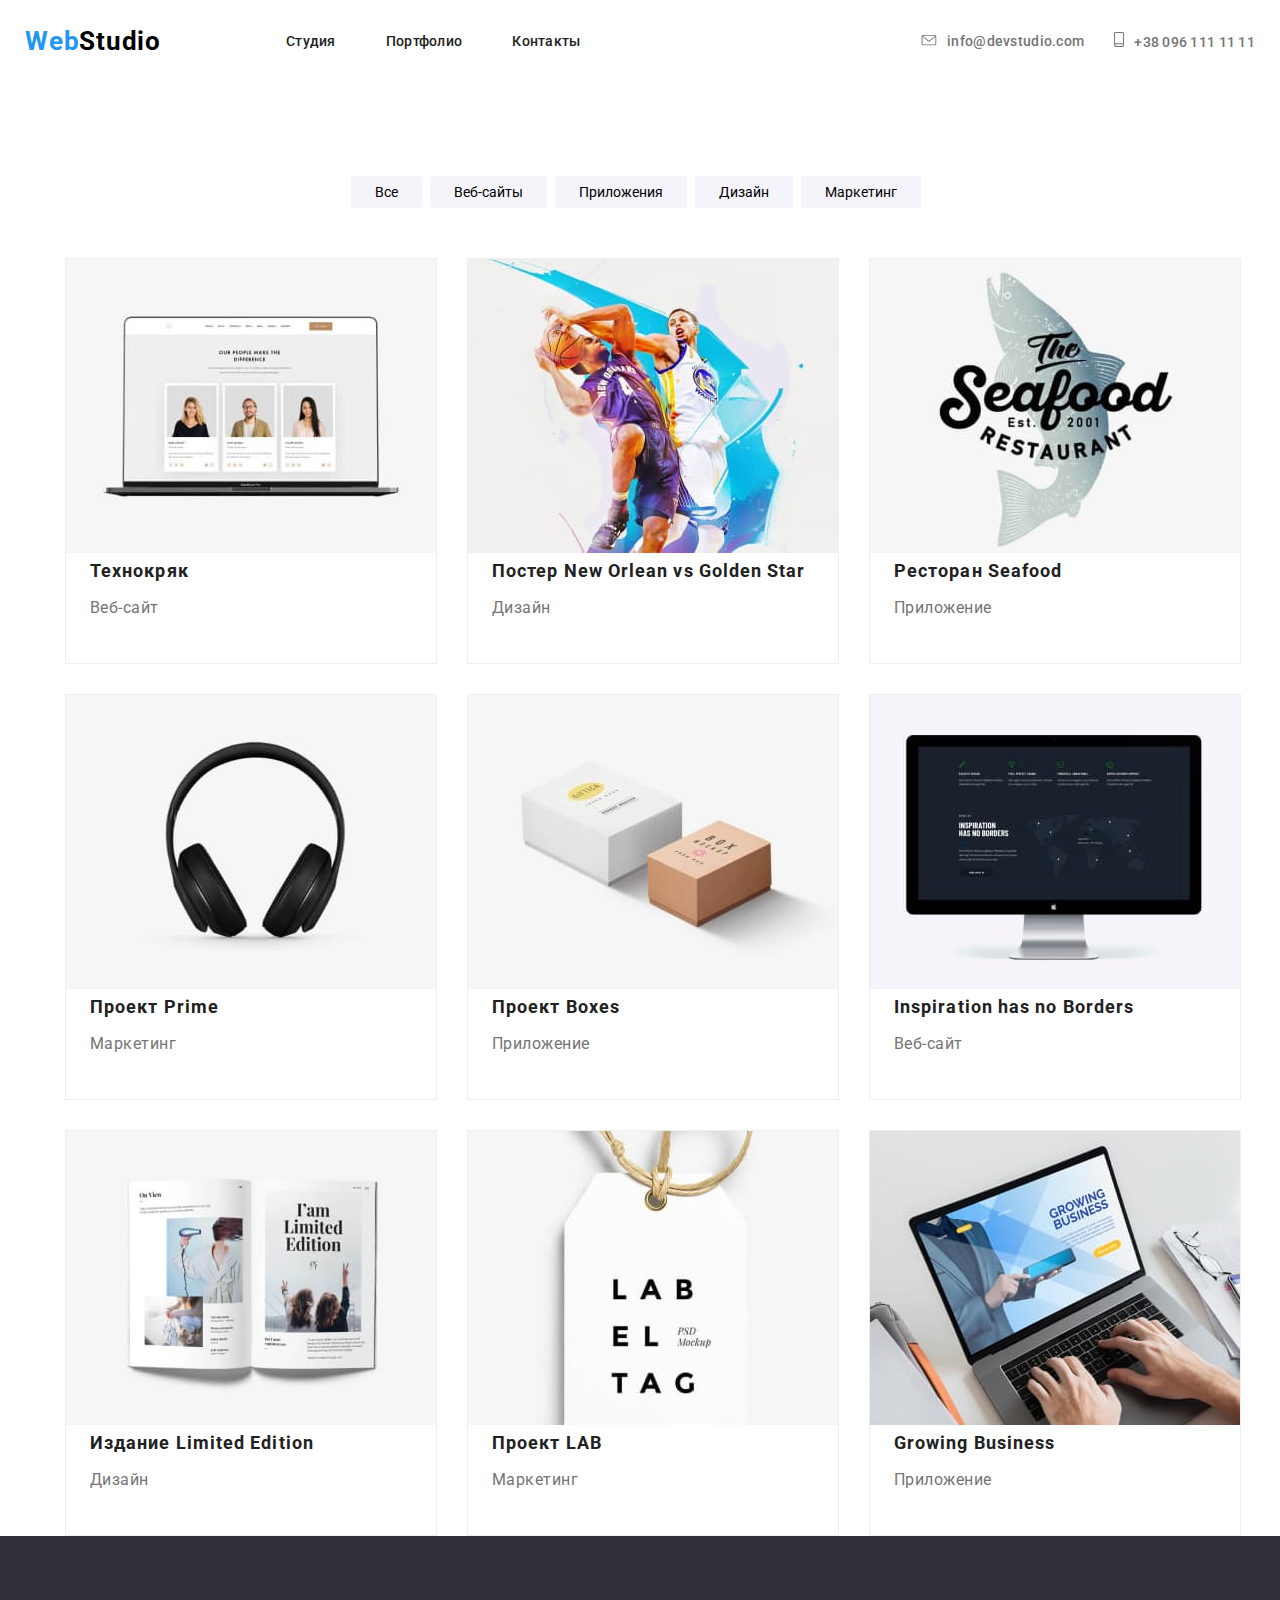
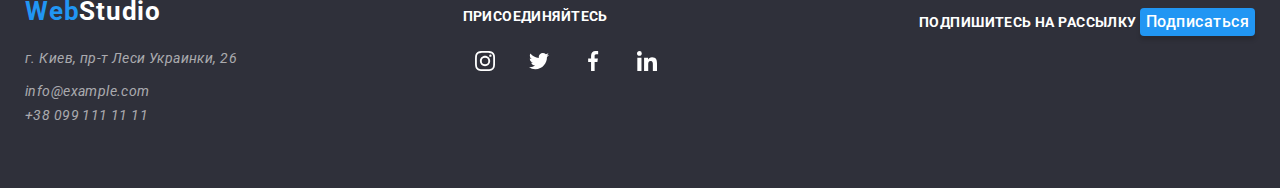
==== portfolio.html @ 046258ce "Добаила файли" ====
<!DOCTYPE html>
<html lang="en">
<head>
    <meta charset="UTF-8">
    <meta name="viewport" content="width=device-width, initial-scale=1.0">
    <title>Portfolio</title>
    <link href="https://fonts.googleapis.com/css2?family=Raleway:wght@700&family=Roboto:wght@400;500;700;900&display=swap" rel="stylesheet">
    <link rel="stylesheet" href="./CSS/normalize.css">
    <link rel="stylesheet" href="./CSS/styles.css">
</head>
<body>
    <header class="header">
        <div class="container">      
        <nav class="navigation">
    <a class="logo link" href="">
        <span class="web">Web</span>Studio
    </a>    
    <ul class="navigation-list list">
        <li class="navigation-list-item"> 
            <a class="navigation-link link" href="./index.html">Студия</a> </li>
        <li class="navigation-list-item"> 
            <a class="navigation-link link" href="./portfolio.html">Портфолио</a> </li>
        <li class="navigation-list-item"> 
            <a class="navigation-link link" href="">Контакты</a> </li>
    </ul>
</nav>
<ul class="header-address list">
    <li class="header-address-list">
        <a class="header-mailto link" href="mailto:info@devstudio.com"> 
        <svg class="header-address-list-svg" width="16" height="11"><use href="./images/sprite.svg#icon-envelope" ></use></svg>info@devstudio.com</a> </li>
    <li class="header-address-list">
        <a class="header-tel link" href="tel:+380961111111"> 
        <svg class="header-address-list-svg" width="10" height="15"><use href="./images/sprite.svg#icon-smartphone" ></use></svg>+38 096 111 11 11</a> </li>
</ul>
    </div>
</header>
    <main>
        <div class="button-item container">
<button type='button' class="button">Все</button>
<button type='button' class="button">Веб-сайты</button>
<button type='button' class="button">Приложения</button>
<button type='button' class="button">Дизайн</button>
<button type='button' class="button">Маркетинг</button>
</div>
<section>
    <div class="container">
    <h1 hidden>Portfolio</h1>
    <ul class="portfolio-container list">
        <li class="portfolio-list">
            <a class="portfolio-link link" href=""> <img src="./images/tekhno.jpg" alt="Технокряк">
            <h2 class="subtitle-portfolio">Технокряк</h2>
            <p class="description-portfolio">Веб-сайт</p>
            <p hidden class="text-portfolio">Технокряк это современная площадка распространения коронавируса. 
                Компании используют эту платформу для цифрового шпионажа и атак 
                на защищённые сервера конкурентов.</p> </a>
        </li>
        <li class="portfolio-list">
            <a class="portfolio-link link" href=""> <img src="./images/neworlean.jpg" alt="Постер New Orlean vs Golden Star">
            <h2 class="subtitle-portfolio">Постер New Orlean vs Golden Star</h2>
            <p class="description-portfolio">Дизайн</p>
            <p hidden class="text-portfolio">Технокряк это современная площадка распространения коронавируса. 
                Компании используют эту платформу для цифрового шпионажа и атак 
                на защищённые сервера конкурентов.</p> </a>
        </li>
        <li class="portfolio-list">
            <a class="portfolio-link link" href=""><img src="./images/seafood.jpg" alt="Ресторан Seafood">
            <h2 class="subtitle-portfolio">Ресторан Seafood</h2>
            <p class="description-portfolio">Приложение</p>
            <p hidden class="text-portfolio">Технокряк это современная площадка распространения коронавируса. 
                Компании используют эту платформу для цифрового шпионажа и атак 
                на защищённые сервера конкурентов.</p> </a>
        </li>
        <li class="portfolio-list">
            <a class="portfolio-link link" href=""><img src="./images/prime.jpg" alt="Проект Prime">
            <h2 class="subtitle-portfolio">Проект Prime</h2>
            <p class="description-portfolio">Маркетинг</p>
            <p hidden class="text-portfolio">Технокряк это современная площадка распространения коронавируса. 
                Компании используют эту платформу для цифрового шпионажа и атак 
                на защищённые сервера конкурентов.</p> </a>
        </li>
        <li class="portfolio-list">
            <a class="portfolio-link link" href=""><img src="./images/boxes.jpg" alt="Проект Boxes">
            <h2 class="subtitle-portfolio">Проект Boxes</h2>
            <p class="description-portfolio">Приложение</p>
            <p hidden class="text-portfolio">Технокряк это современная площадка распространения коронавируса. 
                Компании используют эту платформу для цифрового шпионажа и атак 
                на защищённые сервера конкурентов.</p> </a>
        </li>
        <li class="portfolio-list">
            <a class="portfolio-link link" href=""><img src="./images/inspiration.jpg" alt="Inspiration has no Borders">
            <h2 class="subtitle-portfolio">Inspiration has no Borders</h2>
            <p class="description-portfolio">Веб-сайт</p>
            <p hidden class="text-portfolio">Технокряк это современная площадка распространения коронавируса. 
                Компании используют эту платформу для цифрового шпионажа и атак 
                на защищённые сервера конкурентов.</p> </a>
        </li>
        <li class="portfolio-list">
            <a class="portfolio-link link" href=""><img src="./images/limedition.jpg" alt="Издание Limited Edition">
            <h2 class="subtitle-portfolio">Издание Limited Edition</h2>
            <p class="description-portfolio">Дизайн</p>
            <p hidden class="text-portfolio">Технокряк это современная площадка распространения коронавируса. 
                Компании используют эту платформу для цифрового шпионажа и атак 
                на защищённые сервера конкурентов.</p> </a>
        </li>
        <li class="portfolio-list">
            <a class="portfolio-link link" href=""><img src="./images/lab.jpg" alt="Проект LAB">
            <h2 class="subtitle-portfolio">Проект LAB</h2>
            <p class="description-portfolio">Маркетинг</p>
            <p hidden class="text-portfolio">Технокряк это современная площадка распространения коронавируса. 
                Компании используют эту платформу для цифрового шпионажа и атак 
                на защищённые сервера конкурентов.</p> </a>
        </li>
        <li class="portfolio-list">
            <a class="portfolio-link link" href=""><img src="./images/growingb.jpg" alt="Growing Business">
            <h2 class="subtitle-portfolio">Growing Business</h2>
            <p class="description-portfolio">Приложение</p>
            <p hidden class="text-portfolio">Технокряк это современная площадка распространения коронавируса. 
                Компании используют эту платформу для цифрового шпионажа и атак 
                на защищённые сервера конкурентов.</p> </a>
        </li>
    </ul>
</div>
</section>
    </main>
    <footer class="footer">
        <div class="container">
            <div class="footer-logo">  
                <a class="logotype link" href="">
              <span class="web">Web</span>Studio
          </a> 
              <address>
                  <p class="address">г. Киев, пр-т Леси Украинки, 26</p>
                  <a class="footer-mailto" href="mailto:info@example.com">info@example.com</a> <br/>
                  <a class="footer-tel" href="tel:+380991111111">+38 099 111 11 11</a>
              </address>
          </div>
          <div class="footer-subscribe">
          <b class="footer-subtitle">ПРИСОЕДИНЯЙТЕСЬ</b>
          <ul class="footer-icons list">
            <li class="footer-icons-label"> 
             <a class="footer-icon-list" href=""><svg class="footer-icon-list-svg">
                <use href="./images/sprite.svg#icon-instagram-f"></use></svg></a>
                     </li>
            <li class="footer-icons-label"> 
                <a class="footer-icon-list" href=""> <svg class="footer-icon-list-svg">
                    <use href="./images/sprite.svg#icon-twitter-f"></use></svg></a>
            </li>
            <li class="footer-icons-label"> 
                <a class="footer-icon-list" href=""> <svg class="footer-icon-list-svg">
                    <use href="./images/sprite.svg#icon-facebook-f"></use></svg></a>
            </li>
            <li class="footer-icons-label"> 
                <a class="footer-icon-list" href=""> <svg class="footer-icon-list-svg">
                    <use href="./images/sprite.svg#icon-linkedin-f"></use></svg></a>
            </li>
        </ul>
          </div>
          <div class="footer-subtitle-subtitle">
              <b class="footer-subtitle">ПОДПИШИТЕСЬ НА РАССЫЛКУ</b>
              <button class="footer-button">Подписаться</button>
          </div>
              </div>
    </footer>
      </body>
      </html>
---- CSS/styles.css ----
:root {
    --main-font:'Roboto', sans-serif;
    --secondary-font:'Raleway', sans-serif;
    --title-light-theme-color: #212121;
    --title-dark-theme-color:#FFFFFF;
    --main-text-color:#757575;
    --aksent-color:#2196F3;
}
body {
    font-family: var(--main-font);
    font-size: 14px;
    background-color: #FFFFF;
    color: var(--main-text-color);
}
.logo {
padding-top: 24px;
padding-bottom: 25px;
margin-right: 85px;
font-family: var(--secondary-font)
font-style: normal;
font-weight: bold;
font-size: 26px;
line-height: 1.19;
letter-spacing: 0.03em;
color:#000000;
}
.web {
    color: var(--aksent-color);
}
.link {
    text-decoration: none;
    display: block;
}
.list {
    list-style:none;
}
.container {
    width: 1230px;
    padding-left: 15px;
    padding-right: 15px;
    margin-left: auto;
    margin-right: auto;
}
.header .container {
    display: flex;
    align-items: center;
    justify-content: space-between;
}
.header-address {
    display: flex;
    padding-top: 32px;
    padding-bottom: 32px;}

.header-mailto {
    margin-right: 50px;
}
.navigation {
    display: flex;
    align-items: center;
}
.navigation-list {
display: flex;
margin-top: 0px;
margin-bottom: 0px;
}
.navigation-link {
padding-top: 32px;
padding-bottom: 32px;
}
.navigation-list-item:not(:last-child) {
    margin-right: 50px;
}
.navigation-link,.header-mailto,.header-tel {
    font-weight: 500;
    font-size: 14px;
    line-height: 1.14;
    letter-spacing: 0.02em;  
    color: var(--title-light-theme-color);
}
.navigation-link:hover,
.navigation-link:focus {
    color: var(--aksent-color);
}
.header-address .header-address-list{
    display: flex;
    align-items: center;
    margin-top: 0px;
    margin-bottom: 0px;
    padding-top: 0px;
    padding-bottom: 0px;
}
.header-address {
    margin: 0px;
}
.header-address-list-svg {
    margin-right: 10px;
    fill: #757575;
}
.header-mailto {
    margin-right: 30px;
}
.header-mailto,.header-tel {
    color: var(--main-text-color);
    }
.header-mailto:hover, 
.header-mailto:focus {
    color: var(--aksent-color);
}
.header-mailto:hover .header-address-list-svg,
.header-mailto:focus .header-address-list-svg{
    fill: var(--aksent-color);
}
.header-tel:hover,
.header-tel:focus{
    color: var(--aksent-color);
}
.header-tel:hover .header-address-list-svg,
.header-tel:focus .header-address-list-svg{
    fill: var(--aksent-color);
}
    .hero {
    display: flex;
    background-image: linear-gradient(rgba(47, 48, 58, 0.8),
     rgba(47, 48, 58, 0.8)
     ), url(../images/Header-img.jpg);
    background-repeat: no-repeat;
   background-size: cover;
    padding-top: 200px;
    padding-bottom: 200px;
}
.hero-title {
    margin-top: 0px;
margin-bottom: 30px;
font-weight: 900;
font-size: 44px;
line-height:1.36;
text-align: center;
letter-spacing: 0.06em;
text-transform: uppercase;
color: var(--title-dark-theme-color);
}
.modal-button {
display: flex;
margin: auto;
padding: 10px 32px;
min-width: 200px;
height: 50px;
font-weight: bold;
font-size: 16px;
line-height: 1.88;
text-align: center;
letter-spacing: 0.06em;
background-color: var(--aksent-color);
color: var(--title-dark-theme-color);
border-radius: 4px;
border-color: transparent;
}
img {
    display: block;
}
p {
    margin-top: 0px;
    margin-bottom: 0px;
}
.section {
    padding-top: 94px;
    padding-bottom: 94px;
}
.our-features {
    padding-bottom: 0px;
}
.special {
    display: flex;
    justify-content: center;
    margin-top: 0px;
    margin-bottom: 0px;
    margin-left: 0px;
    }
.speciality:not(:last-child) {
    margin-right: 30px;}

.special-item-img {
display: flex;
justify-content: center;
align-items: center;
margin: 0px;
margin-bottom: 30px;
width: 70px;
height: 70px;
padding-left: 100px;
padding-right: 100px;
padding-top: 25px;
padding-bottom: 25px;
background: #F5F4FA;

}    
.subtitle, .subtitle-box, .footer-subtitle {
font-weight: bold;
font-size: 14px;
line-height: 1.14;
letter-spacing: 0.03em;
text-transform: uppercase;
color: var(--title-light-theme-color)
}
.doing-list {
    display: flex;
    justify-content: center;
    margin-top: 0px;
    margin-bottom: 0px;
}
.team {
    background: #F5F4FA;
}
h2 {
    margin-top: 0px;
    margin-bottom: 50px;
}
h3 {
    margin-top: 0px;
    margin-bottom: 10px;
}
.our-team {
    display: flex;
    justify-content: center;
    margin-top: 0px;
    margin-bottom: 0px;   
}
.team-item {
    width: 270px;
height: 422px;
background: #FFFFFF;
box-shadow: 0px 2px 1px rgba(0, 0, 0, 0.2), 0px 1px 1px rgba(0, 0, 0, 0.14), 0px 1px 3px rgba(0, 0, 0, 0.12);
border-radius: 0px 0px 4px 4px;
}
.our-team-img {
    margin-bottom: 30px;
}
.description, .description-portfolio {
font-size: 14px;
line-height: 1.71;
letter-spacing: 0.03em;
color:var(--main-text-color);
}
.description-portfolio {
margin-bottom: 20px;
font-size: 16px;
line-height: 1.88;
}
.section-subtitle {
font-weight: bold;
font-size: 36px;
line-height: 1.16;
text-align: center;
letter-spacing: 0.03em;
color: var(--title-light-theme-color)
}
.subtitle-box {
text-align: center;
color: var(--title-light-theme-color);
}
.subtitle-name {
    margin-bottom: 10px;
}
.subtitle-position {
    margin-bottom: 16px;
}
.subtitle-name, .subtitle-position {
font-weight: 500;
font-size: 16px;
line-height: 1.19;
text-align: center;
letter-spacing: 0.03em;
color: var(--title-light-theme-color)
}
.subtitle-position {
font-weight: normal;
color: var(--main-text-color);
}
.team-icon {
    display: flex;
    align-items: center;
    justify-content: center;
    padding-left: 0px;
}
.icon:not(:last-child) {
    margin-right: 10px;
}
.team-icon-social-list {
display: flex;
    justify-content: center;
    align-items: center;
    width: 44px;
    height: 44px;
    border-radius: 50%;
    background-color: var(--title-dark-theme-color)
}
.team-icon-social-list:hover,
.team-icon-social-list:focus {
    background-color: var(--aksent-color);
}
.team-icon-list-svg {
   width: 20px;
    height: 20px;
    fill: #AFB1B8;
}
.team-icon-social-list:hover .team-icon-list-svg,
.team-icon-social-list:focus .team-icon-list-svg
{
    fill: var(--title-dark-theme-color);
}
.our-clients {
    display: flex;
    justify-content: center;
    margin-top: 0px;
    margin-bottom: 0px;
}
.client-icon {
display: flex;
justify-content: center;
align-items: center;
width: 170px;
height: 90px;
border: 1px solid #AFB1B8;
border-radius: 4px;
}
.client-icon:not(:last-child) {
    margin-right: 30px;
}
.client-icon:hover,
.client-icon:focus {
    border-color: var(--aksent-color);
}
.client-icon-item-svg {
    fill: #AFB1B8;
}
.client-icon:hover .client-icon-item-svg,
.client-icon:focus .client-icon-item-svg {
    fill: var(--aksent-color);
}
.footer {
    background: #2F303A;   
}
.footer .container {
    display: flex;
    justify-content: space-between;
    }
.footer-logo {
    margin-right: 69px;
    padding-top: 60px;
    padding-bottom: 60px;
}
.logotype {
margin-bottom: 20px;
font-family: var(--secondary-font)
font-style: normal;
font-weight: bold;
font-size: 26px;
line-height: 1.19;
letter-spacing: 0.03em;
}
.logotype,.address {
color:var(--title-dark-theme-color);
}
.footer-mailto, .footer-tel, .address{
text-decoration: none;
font-weight: normal;
font-size: 14px;
line-height: 1.71;
letter-spacing: 0.03em;
color: rgba(255, 255, 255, 0.6);
}
.address,.footer-mailto {
margin-bottom: 9px;
}
.footer-mailto:hover,
.footer-mailto:focus {
    color: var(--aksent-color);
}
.footer-tel:hover,
.footer-tel:focus {
    color: var(--aksent-color);
}
.footer-subscribe {
margin-right: 94px;
padding-top: 72px;
   }
 .footer-subtitle-subtitle {
 padding-top: 72px;   
 }  
.footer-subtitle {
margin-bottom: 20px;
color: var(--title-dark-theme-color);
}
.footer-icons {
    display: flex;
    justify-content: center;
    align-items: center;
    padding-left: 0px;
    margin-bottom: 0px;
    }
.footer-icons-label:not(:last-child) {
    margin-right: 10px;}
 .footer-icon-list  {
    display: flex;
    justify-content: center;
    align-items: center;
    width: 44px;
    height: 44px;
    border-radius: 50%;
}
.footer-icon-list:hover,
.footer-icon-list:focus{
    background-color: var(--aksent-color);}
.footer-icon-list-svg {
    width: 20px;
    height: 20px;
}

.footer-button {
font-weight: 500;
font-size: 16px;
line-height: 1.625;
text-align: center;
letter-spacing: 0.03em;
color: var(--title-dark-theme-color);
background: var(--aksent-color);
box-shadow: 0px 4px 4px rgba(0, 0, 0, 0.15);
border-radius: 4px;
border: transparent;
}
.button-item {
    display: flex;
    align-items: center;
    justify-content: center;
    padding-top: 93px;
    padding-bottom: 50px;
}
.button {
    margin-right: 8px;
    padding-top: 6px;
    padding-bottom: 6px;
    padding-left: 22px;
    padding-right: 22px;
background: #F5F4FA;
border-radius: 4px;
border-color: transparent;
}
.button:hover,
.button:focus {
    background-color: var(--aksent-color);
    color: var(--title-dark-theme-color);
    box-shadow: 0px 2px 2px rgba(0, 0, 0, 0.12), 
    0px 1px 2px rgba(0, 0, 0, 0.08), 0px 3px 1px rgba(0, 0, 0, 0.1);
}
.portfolio-container {
    display: flex;
    flex-wrap: wrap;
    margin-top: 0px;
    margin-bottom: 0px;
}
.portfolio-list {
margin-right: 30px;
margin-bottom: 30px;
width: 370px;
height: 404px;
background: #FFFFFF;
border: 1px solid #EEEEEE;
}
.portfolio-list:nth-child(3n) {
    margin: 0px;
}
.portfolio-list:nth-last-child(-n + 3){
    margin-bottom: 0px;
}
.portfolio-list:hover,
.portfolio-list:focus {
    box-shadow: 1px 4px 6px rgba(0, 0, 0, 0.16), 
    0px 4px 4px rgba(0, 0, 0, 0.06), 0px 1px 1px rgba(0, 0, 0, 0.12);
}
.portfolio-link {
    margin-bottom: 20px;
}
.subtitle-portfolio {
    margin-bottom: 4px;
font-weight: bold;
font-size: 18px;
line-height: 2;
letter-spacing: 0.06em;
color: var(--title-light-theme-color);
}
.subtitle-portfolio, .description-portfolio {
    margin-left: 24px;
    margin-right: 24px;
}
.description-portfolio {
    margin-bottom: 0px;
}
.text-portfolio {
font-size: 18px;
line-height: 1.56;
letter-spacing: 0.03em;
color: var(--title-dark-theme-color);
}
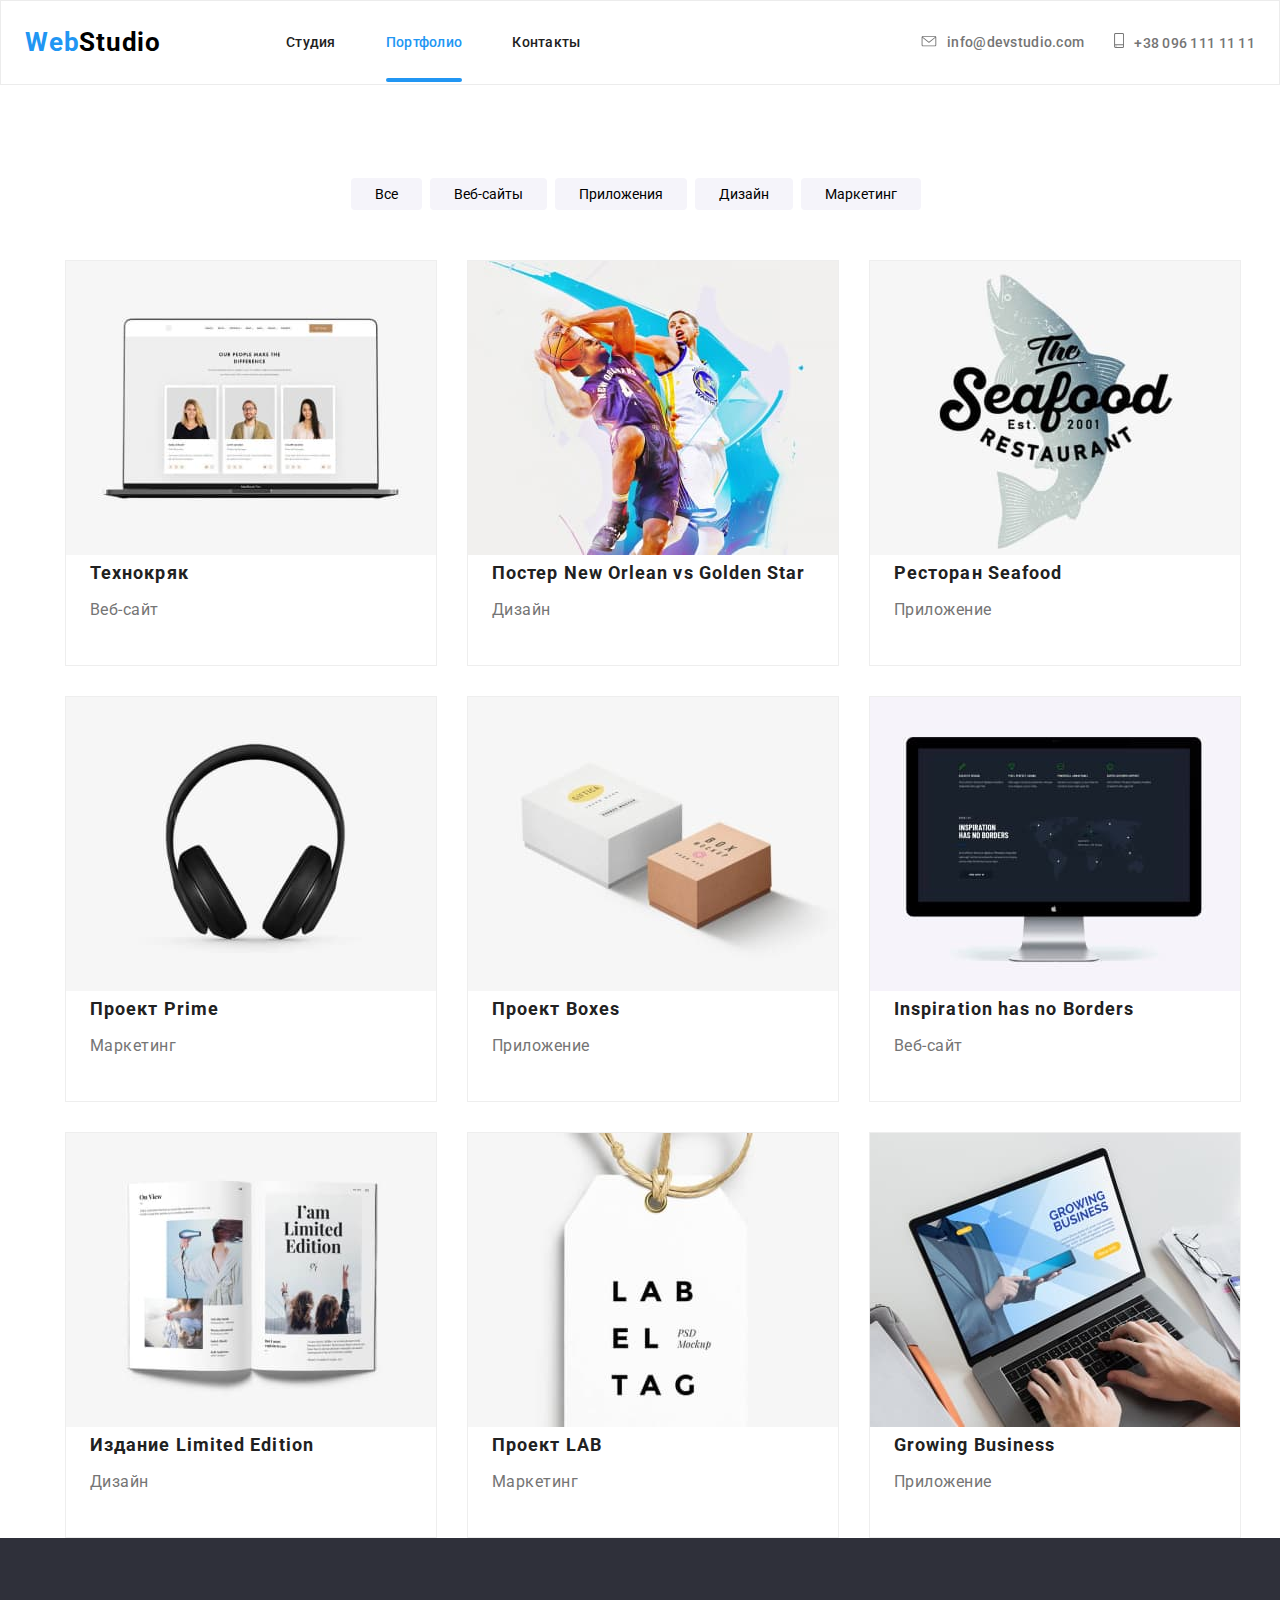
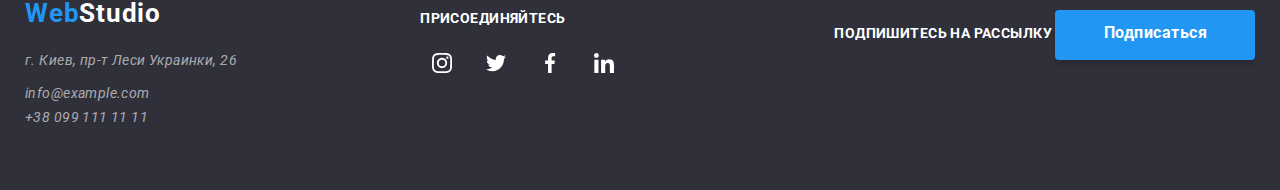
==== commit 4f42062a: "добавила псевдоелемент" ====
--- a/portfolio.html
+++ b/portfolio.html
@@ -19,7 +19,7 @@
         <li class="navigation-list-item"> 
             <a class="navigation-link link" href="./index.html">Студия</a> </li>
         <li class="navigation-list-item"> 
-            <a class="navigation-link link" href="./portfolio.html">Портфолио</a> </li>
+            <a class="navigation-link menu link" href="./portfolio.html">Портфолио</a> </li>
         <li class="navigation-list-item"> 
             <a class="navigation-link link" href="">Контакты</a> </li>
     </ul>
--- a/CSS/styles.css
+++ b/CSS/styles.css
@@ -34,6 +34,10 @@
 .list {
     list-style:none;
 }
+.header {
+border: 1px solid #ECECEC;
+
+}
 .container {
     width: 1230px;
     padding-left: 15px;
@@ -65,7 +69,9 @@
 }
 .navigation-link {
 padding-top: 32px;
-padding-bottom: 32px;
+transition-property: color;
+transition-duration: 250ms;
+transition-timing-function:cubic-bezier(0.4, 0, 0.2, 1);
 }
 .navigation-list-item:not(:last-child) {
     margin-right: 50px;
@@ -81,6 +87,18 @@
 .navigation-link:focus {
     color: var(--aksent-color);
 }
+.menu {
+    color: var(--aksent-color);
+}
+.menu::after {
+display: block;
+content: "";
+width: 100%;
+height: 4px;
+background: #2196F3;
+border-radius: 2px;
+margin-top: 28px;
+}
 .header-address .header-address-list{
     display: flex;
     align-items: center;
@@ -95,13 +113,18 @@
 .header-address-list-svg {
     margin-right: 10px;
     fill: #757575;
+    transition-property: fill;
+    transition-duration: 250ms;
+    transition-timing-function:cubic-bezier(0.4, 0, 0.2, 1); 
 }
 .header-mailto {
     margin-right: 30px;
 }
 .header-mailto,.header-tel {
-    color: var(--main-text-color);
-    }
+color: var(--main-text-color);
+transition-property: color;
+transition-duration: 250ms;
+transition-timing-function:cubic-bezier(0.4, 0, 0.2, 1);}
 .header-mailto:hover, 
 .header-mailto:focus {
     color: var(--aksent-color);
@@ -119,17 +142,17 @@
     fill: var(--aksent-color);
 }
     .hero {
-    display: flex;
-    background-image: linear-gradient(rgba(47, 48, 58, 0.8),
-     rgba(47, 48, 58, 0.8)
-     ), url(../images/Header-img.jpg);
-    background-repeat: no-repeat;
-   background-size: cover;
-    padding-top: 200px;
-    padding-bottom: 200px;
+display: flex;
+background-image: linear-gradient(rgba(47, 48, 58, 0.8),
+rgba(47, 48, 58, 0.8)
+), url(../images/Header-img.jpg);
+background-repeat: no-repeat;
+background-size: cover;
+padding-top: 200px;
+padding-bottom: 200px;
 }
 .hero-title {
-    margin-top: 0px;
+margin-top: 0px;
 margin-bottom: 30px;
 font-weight: 900;
 font-size: 44px;
@@ -154,6 +177,7 @@
 color: var(--title-dark-theme-color);
 border-radius: 4px;
 border-color: transparent;
+box-shadow: 0px 4px 4px rgba(0, 0, 0, 0.15);
 }
 img {
     display: block;
@@ -287,12 +311,15 @@
 }
 .team-icon-social-list {
 display: flex;
-    justify-content: center;
-    align-items: center;
-    width: 44px;
-    height: 44px;
-    border-radius: 50%;
-    background-color: var(--title-dark-theme-color)
+justify-content: center;
+align-items: center;
+width: 44px;
+height: 44px;
+border-radius: 50%;
+background-color: var(--title-dark-theme-color);
+transition-property: background-color;
+transition-duration: 250ms;
+transition-timing-function:cubic-bezier(0.4, 0, 0.2, 1);
 }
 .team-icon-social-list:hover,
 .team-icon-social-list:focus {
@@ -302,6 +329,10 @@
    width: 20px;
     height: 20px;
     fill: #AFB1B8;
+    transition-property: fill;
+    transition-duration: 250ms;
+    transition-timing-function:cubic-bezier(0.4, 0, 0.2, 1);
+    
 }
 .team-icon-social-list:hover .team-icon-list-svg,
 .team-icon-social-list:focus .team-icon-list-svg
@@ -322,6 +353,10 @@
 height: 90px;
 border: 1px solid #AFB1B8;
 border-radius: 4px;
+transition-property: border;
+transition-duration: 250ms;
+transition-timing-function:cubic-bezier(0.4, 0, 0.2, 1);
+
 }
 .client-icon:not(:last-child) {
     margin-right: 30px;
@@ -332,6 +367,10 @@
 }
 .client-icon-item-svg {
     fill: #AFB1B8;
+    transition-property: fill;
+transition-duration: 250ms;
+transition-timing-function:cubic-bezier(0.4, 0, 0.2, 1);
+
 }
 .client-icon:hover .client-icon-item-svg,
 .client-icon:focus .client-icon-item-svg {
@@ -371,6 +410,12 @@
 }
 .address,.footer-mailto {
 margin-bottom: 9px;
+}
+.footer-mailto, .footer-tel {
+transition-property: color;
+transition-duration: 250ms;
+transition-timing-function:cubic-bezier(0.4, 0, 0.2, 1);
+
 }
 .footer-mailto:hover,
 .footer-mailto:focus {
@@ -399,14 +444,17 @@
     margin-bottom: 0px;
     }
 .footer-icons-label:not(:last-child) {
-    margin-right: 10px;}
+margin-right: 10px;}
  .footer-icon-list  {
-    display: flex;
-    justify-content: center;
-    align-items: center;
-    width: 44px;
-    height: 44px;
-    border-radius: 50%;
+display: flex;
+justify-content: center;
+align-items: center;
+width: 44px;
+height: 44px;
+border-radius: 50%;
+transition-property: background-color;
+transition-duration: 250ms;
+transition-timing-function:cubic-bezier(0.4, 0, 0.2, 1);
 }
 .footer-icon-list:hover,
 .footer-icon-list:focus{
@@ -415,18 +463,30 @@
     width: 20px;
     height: 20px;
 }
-
 .footer-button {
-font-weight: 500;
+display: inline-flex;
+padding-top: 10px;
+padding-bottom: 10px;
+padding-left: 29px;
+padding-right: 28px;
+justify-content: center;
+width: 200px;
+height: 50px;
+border-radius: 4px;
+box-shadow: 0px 4px 4px rgba(0, 0, 0, 0.15);
+font-weight: bold;
 font-size: 16px;
 line-height: 1.625;
-text-align: center;
 letter-spacing: 0.03em;
 color: var(--title-dark-theme-color);
-background: var(--aksent-color);
-box-shadow: 0px 4px 4px rgba(0, 0, 0, 0.15);
-border-radius: 4px;
+background-color: var(--aksent-color);
 border: transparent;
+}
+.footer-button-icon-svg {
+    margin-left: 10px;
+    width: 20px;
+    height: 20px;
+    fill: var(--title-dark-theme-color);
 }
 .button-item {
     display: flex;
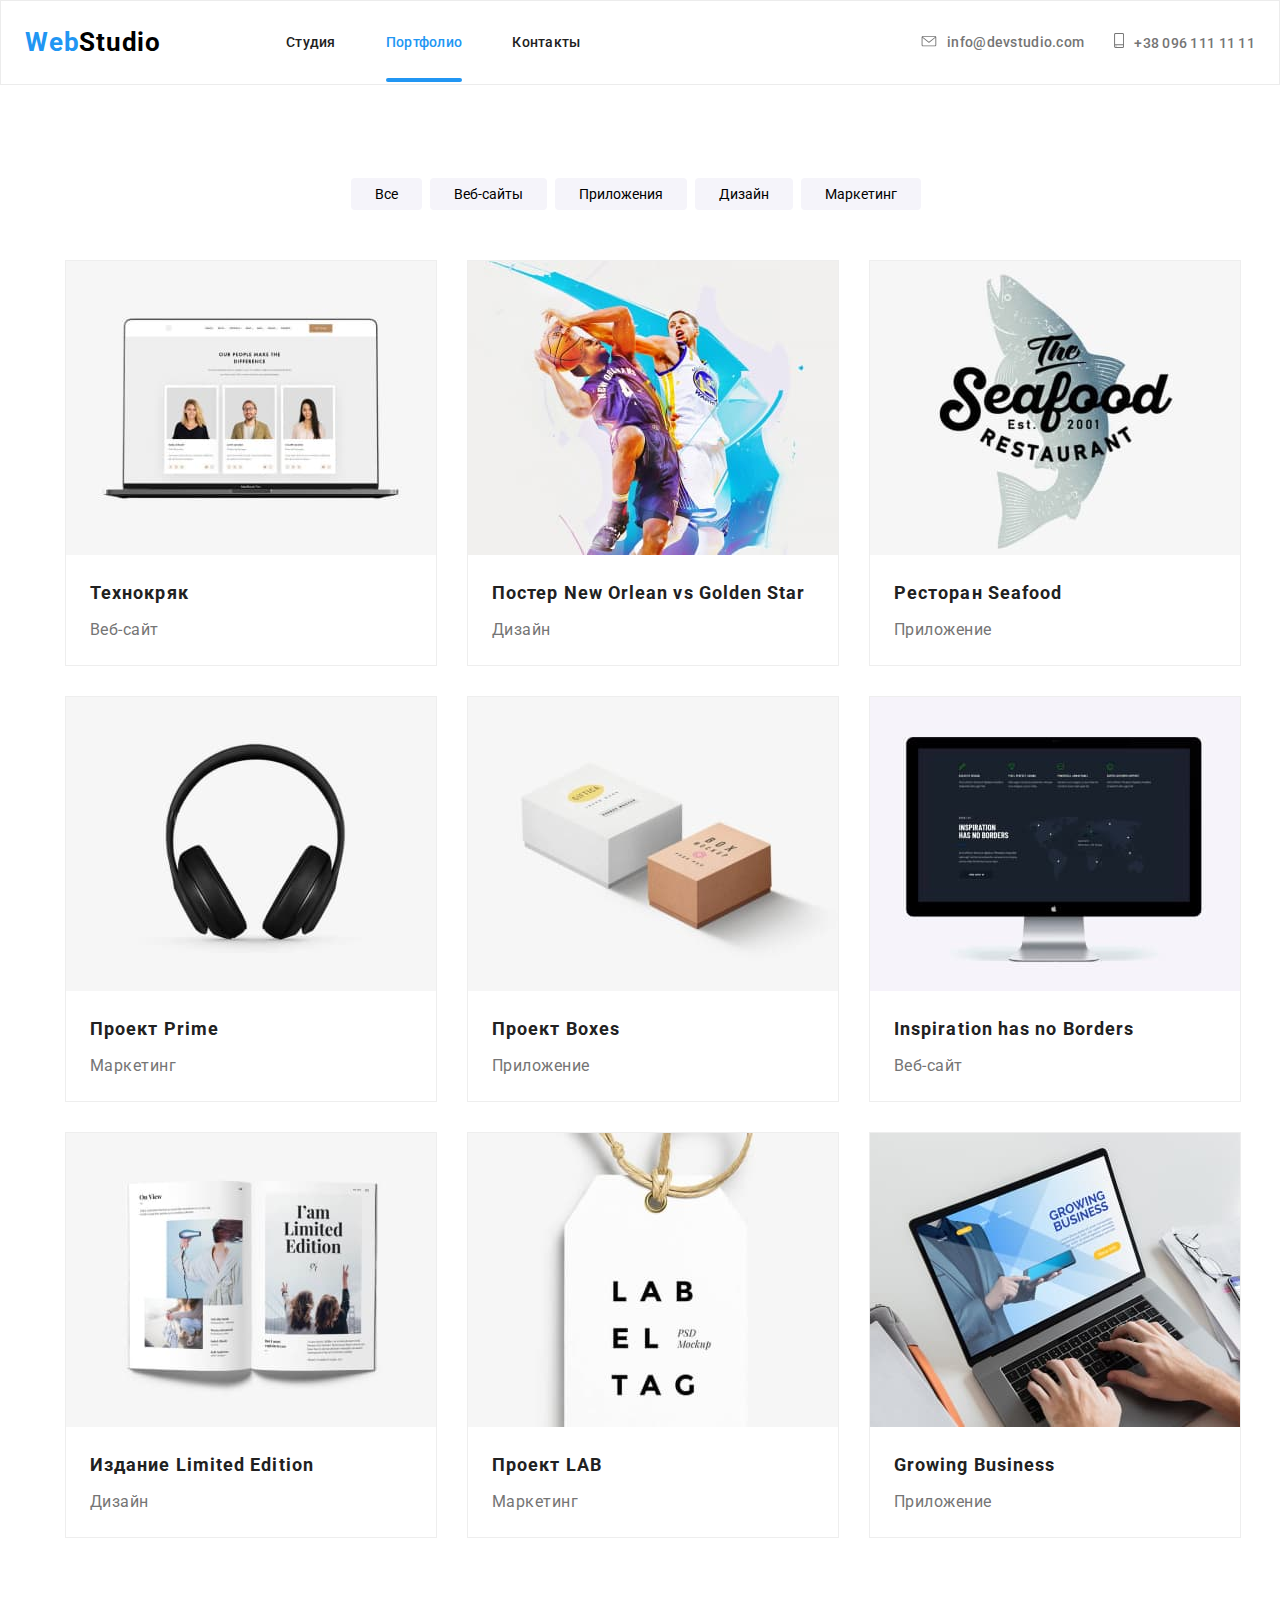
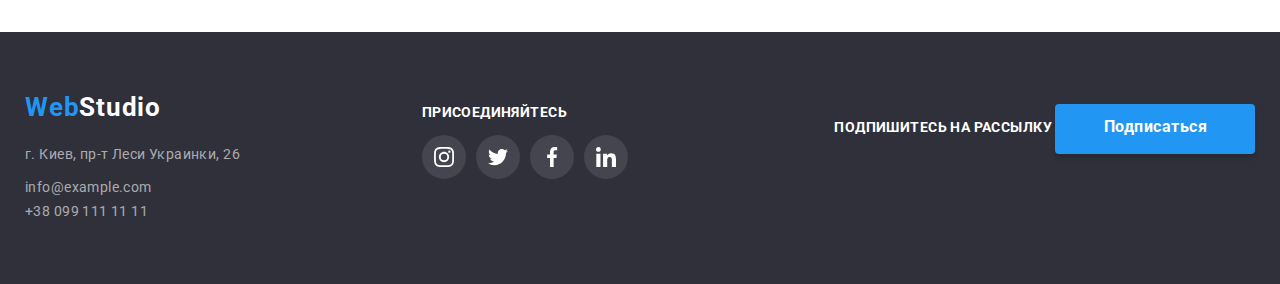
==== commit 8cbc8af0: "добавила оверлей" ====
--- a/portfolio.html
+++ b/portfolio.html
@@ -42,81 +42,99 @@
 <button type='button' class="button">Дизайн</button>
 <button type='button' class="button">Маркетинг</button>
 </div>
-<section>
+<section class="portfolio-section">
     <div class="container">
     <h1 hidden>Portfolio</h1>
     <ul class="portfolio-container list">
         <li class="portfolio-list">
-            <a class="portfolio-link link" href=""> <img src="./images/tekhno.jpg" alt="Технокряк">
+            <a class="portfolio-link link" href=""> 
+            <div class="portfolio-link-text"><img src="./images/tekhno.jpg" alt="Технокряк">
+            <p class="text-portfolio-overlay">Технокряк это современная площадка распространения коронавируса. 
+                Компании используют эту платформу для цифрового шпионажа и атак 
+                на защищённые сервера конкурентов.</p></div>    
             <h2 class="subtitle-portfolio">Технокряк</h2>
             <p class="description-portfolio">Веб-сайт</p>
-            <p hidden class="text-portfolio">Технокряк это современная площадка распространения коронавируса. 
-                Компании используют эту платформу для цифрового шпионажа и атак 
-                на защищённые сервера конкурентов.</p> </a>
+            </a>
         </li>
         <li class="portfolio-list">
-            <a class="portfolio-link link" href=""> <img src="./images/neworlean.jpg" alt="Постер New Orlean vs Golden Star">
-            <h2 class="subtitle-portfolio">Постер New Orlean vs Golden Star</h2>
+            <a class="portfolio-link link" href=""> 
+            <div class="portfolio-link-text"><img src="./images/neworlean.jpg" alt="Постер New Orlean vs Golden Star">
+            <p class="text-portfolio-overlay">Технокряк это современная площадка распространения коронавируса. 
+                Компании используют эту платформу для цифрового шпионажа и атак 
+                на защищённые сервера конкурентов.</p></div>
+                <h2 class="subtitle-portfolio">Постер New Orlean vs Golden Star</h2>
             <p class="description-portfolio">Дизайн</p>
-            <p hidden class="text-portfolio">Технокряк это современная площадка распространения коронавируса. 
-                Компании используют эту платформу для цифрового шпионажа и атак 
-                на защищённые сервера конкурентов.</p> </a>
+             </a>
         </li>
         <li class="portfolio-list">
-            <a class="portfolio-link link" href=""><img src="./images/seafood.jpg" alt="Ресторан Seafood">
-            <h2 class="subtitle-portfolio">Ресторан Seafood</h2>
+            <a class="portfolio-link link" href="">
+            <div class="portfolio-link-text"><img src="./images/seafood.jpg" alt="Ресторан Seafood">
+            <p class="text-portfolio-overlay">Технокряк это современная площадка распространения коронавируса. 
+                Компании используют эту платформу для цифрового шпионажа и атак 
+                на защищённые сервера конкурентов.</p></div> 
+                <h2 class="subtitle-portfolio">Ресторан Seafood</h2>
             <p class="description-portfolio">Приложение</p>
-            <p hidden class="text-portfolio">Технокряк это современная площадка распространения коронавируса. 
-                Компании используют эту платформу для цифрового шпионажа и атак 
-                на защищённые сервера конкурентов.</p> </a>
+           </a>
         </li>
         <li class="portfolio-list">
-            <a class="portfolio-link link" href=""><img src="./images/prime.jpg" alt="Проект Prime">
-            <h2 class="subtitle-portfolio">Проект Prime</h2>
+            <a class="portfolio-link link" href="">
+            <div class="portfolio-link-text"><img src="./images/prime.jpg" alt="Проект Prime">
+             <p class="text-portfolio-overlay">Технокряк это современная площадка распространения коронавируса. 
+                Компании используют эту платформу для цифрового шпионажа и атак 
+                на защищённые сервера конкурентов.</p></div>
+                <h2 class="subtitle-portfolio">Проект Prime</h2>
             <p class="description-portfolio">Маркетинг</p>
-            <p hidden class="text-portfolio">Технокряк это современная площадка распространения коронавируса. 
-                Компании используют эту платформу для цифрового шпионажа и атак 
-                на защищённые сервера конкурентов.</p> </a>
+            </a>
         </li>
         <li class="portfolio-list">
-            <a class="portfolio-link link" href=""><img src="./images/boxes.jpg" alt="Проект Boxes">
-            <h2 class="subtitle-portfolio">Проект Boxes</h2>
+            <a class="portfolio-link link" href="">
+            <div class="portfolio-link-text"><img src="./images/boxes.jpg" alt="Проект Boxes">
+            <p class="text-portfolio-overlay">Технокряк это современная площадка распространения коронавируса. 
+                Компании используют эту платформу для цифрового шпионажа и атак 
+                на защищённые сервера конкурентов.</p></div>
+                <h2 class="subtitle-portfolio">Проект Boxes</h2>
             <p class="description-portfolio">Приложение</p>
-            <p hidden class="text-portfolio">Технокряк это современная площадка распространения коронавируса. 
-                Компании используют эту платформу для цифрового шпионажа и атак 
-                на защищённые сервера конкурентов.</p> </a>
+            </a>
         </li>
         <li class="portfolio-list">
-            <a class="portfolio-link link" href=""><img src="./images/inspiration.jpg" alt="Inspiration has no Borders">
-            <h2 class="subtitle-portfolio">Inspiration has no Borders</h2>
+            <a class="portfolio-link link" href="">
+            <div class="portfolio-link-text"><img src="./images/inspiration.jpg" alt="Inspiration has no Borders">
+            <p class="text-portfolio-overlay">Технокряк это современная площадка распространения коронавируса. 
+                Компании используют эту платформу для цифрового шпионажа и атак 
+                на защищённые сервера конкурентов.</p></div>
+                <h2 class="subtitle-portfolio">Inspiration has no Borders</h2>
             <p class="description-portfolio">Веб-сайт</p>
-            <p hidden class="text-portfolio">Технокряк это современная площадка распространения коронавируса. 
-                Компании используют эту платформу для цифрового шпионажа и атак 
-                на защищённые сервера конкурентов.</p> </a>
+             </a>
         </li>
         <li class="portfolio-list">
-            <a class="portfolio-link link" href=""><img src="./images/limedition.jpg" alt="Издание Limited Edition">
-            <h2 class="subtitle-portfolio">Издание Limited Edition</h2>
+            <a class="portfolio-link link" href="">
+            <div class="portfolio-link-text"><img src="./images/limedition.jpg" alt="Издание Limited Edition">
+             <p class="text-portfolio-overlay">Технокряк это современная площадка распространения коронавируса. 
+                Компании используют эту платформу для цифрового шпионажа и атак 
+                на защищённые сервера конкурентов.</p></div>
+                <h2 class="subtitle-portfolio">Издание Limited Edition</h2>
             <p class="description-portfolio">Дизайн</p>
-            <p hidden class="text-portfolio">Технокряк это современная площадка распространения коронавируса. 
-                Компании используют эту платформу для цифрового шпионажа и атак 
-                на защищённые сервера конкурентов.</p> </a>
+            </a>
         </li>
         <li class="portfolio-list">
-            <a class="portfolio-link link" href=""><img src="./images/lab.jpg" alt="Проект LAB">
+            <a class="portfolio-link link" href="">
+            <div class="portfolio-link-text"><img src="./images/lab.jpg" alt="Проект LAB">
+              <p class="text-portfolio-overlay">Технокряк это современная площадка распространения коронавируса. 
+                Компании используют эту платформу для цифрового шпионажа и атак 
+                на защищённые сервера конкурентов.</p></div>   
             <h2 class="subtitle-portfolio">Проект LAB</h2>
             <p class="description-portfolio">Маркетинг</p>
-            <p hidden class="text-portfolio">Технокряк это современная площадка распространения коронавируса. 
-                Компании используют эту платформу для цифрового шпионажа и атак 
-                на защищённые сервера конкурентов.</p> </a>
+            </a>
         </li>
         <li class="portfolio-list">
-            <a class="portfolio-link link" href=""><img src="./images/growingb.jpg" alt="Growing Business">
-            <h2 class="subtitle-portfolio">Growing Business</h2>
+            <a class="portfolio-link link" href="">
+            <div class="portfolio-link-text"><img src="./images/growingb.jpg" alt="Growing Business">
+            <p class="text-portfolio-overlay">Технокряк это современная площадка распространения коронавируса. 
+                Компании используют эту платформу для цифрового шпионажа и атак 
+                на защищённые сервера конкурентов.</p></div>
+                <h2 class="subtitle-portfolio">Growing Business</h2>
             <p class="description-portfolio">Приложение</p>
-            <p hidden class="text-portfolio">Технокряк это современная площадка распространения коронавируса. 
-                Компании используют эту платформу для цифрового шпионажа и атак 
-                на защищённые сервера конкурентов.</p> </a>
+            </a>
         </li>
     </ul>
 </div>
--- a/CSS/styles.css
+++ b/CSS/styles.css
@@ -278,9 +278,22 @@
 letter-spacing: 0.03em;
 color: var(--title-light-theme-color)
 }
+.doing-list-box {
+position: relative;
+}
 .subtitle-box {
+position: absolute;
+margin-bottom: 0px;
+bottom: 0;
+width: 100%;
+padding-top: 27px;
+padding-bottom: 27px;
+display: inline-block;
+align-items: center;
+justify-content: center;
 text-align: center;
-color: var(--title-light-theme-color);
+color: var(--title-dark-theme-color);
+background-color: rgba(47, 48, 58, 0.8);
 }
 .subtitle-name {
     margin-bottom: 10px;
@@ -403,6 +416,7 @@
 .footer-mailto, .footer-tel, .address{
 text-decoration: none;
 font-weight: normal;
+font-style: normal;
 font-size: 14px;
 line-height: 1.71;
 letter-spacing: 0.03em;
@@ -452,6 +466,8 @@
 width: 44px;
 height: 44px;
 border-radius: 50%;
+display: flex;
+background-color: rgba(255, 255, 255, 0.1);
 transition-property: background-color;
 transition-duration: 250ms;
 transition-timing-function:cubic-bezier(0.4, 0, 0.2, 1);
@@ -496,14 +512,17 @@
     padding-bottom: 50px;
 }
 .button {
-    margin-right: 8px;
-    padding-top: 6px;
-    padding-bottom: 6px;
-    padding-left: 22px;
-    padding-right: 22px;
-background: #F5F4FA;
+margin-right: 8px;
+padding-top: 6px;
+padding-bottom: 6px;
+padding-left: 22px;
+padding-right: 22px;
+background-color: #F5F4FA;
 border-radius: 4px;
 border-color: transparent;
+transition-property: background-color;
+transition-duration: 250ms;
+transition-timing-function:cubic-bezier(0.4, 0, 0.2, 1);
 }
 .button:hover,
 .button:focus {
@@ -538,7 +557,38 @@
     0px 4px 4px rgba(0, 0, 0, 0.06), 0px 1px 1px rgba(0, 0, 0, 0.12);
 }
 .portfolio-link {
+    display: block;
+    margin-bottom: 0px;
+}
+.portfolio-link-text {
+    position: relative;
+    overflow: hidden;
     margin-bottom: 20px;
+}
+.text-portfolio-overlay {
+    display: block;
+    position: absolute;
+    top: 0;
+    left: 0;
+    transform: translateY(100%);
+    padding-top: 63px;
+    padding-bottom: 63px;
+    padding-right: 24px;
+    padding-left: 24px;
+    background-color: rgba(33, 150, 243, 0.9);
+    color: var(--title-dark-theme-color);
+    font-size: 18px;
+    text-align:left;
+    line-height: 1.56;
+    letter-spacing: 0.03em;
+    opacity: 0;
+    transition: transform 250ms 
+    cubic-bezier(0.4, 0, 0.2, 1), opacity 250ms cubic-bezier(0.4, 0, 0.2, 1);
+}
+.portfolio-link:hover .text-portfolio-overlay {
+    transform: translateY(0);
+    opacity: 1;
+    top: 0%;
 }
 .subtitle-portfolio {
     margin-bottom: 4px;
@@ -560,4 +610,7 @@
 line-height: 1.56;
 letter-spacing: 0.03em;
 color: var(--title-dark-theme-color);
+}
+.portfolio-section {
+    padding-bottom: 94px;
 }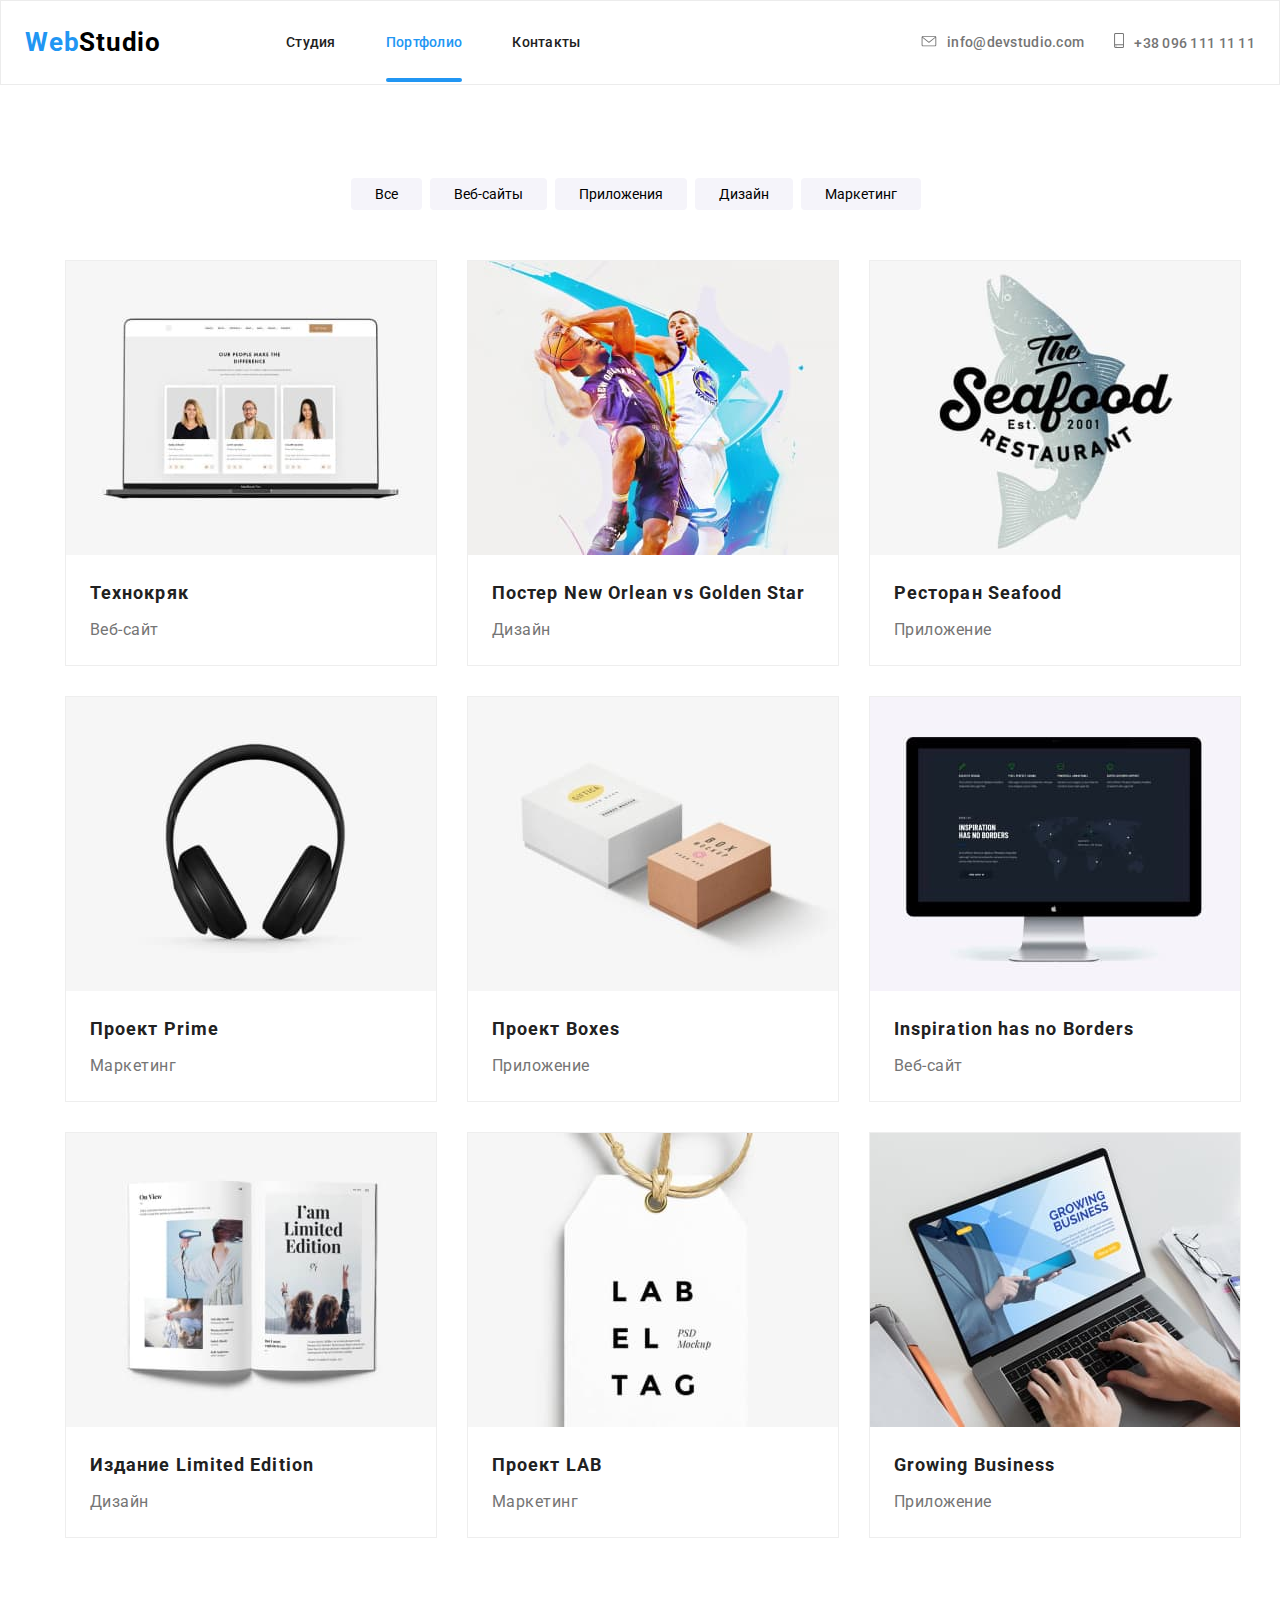
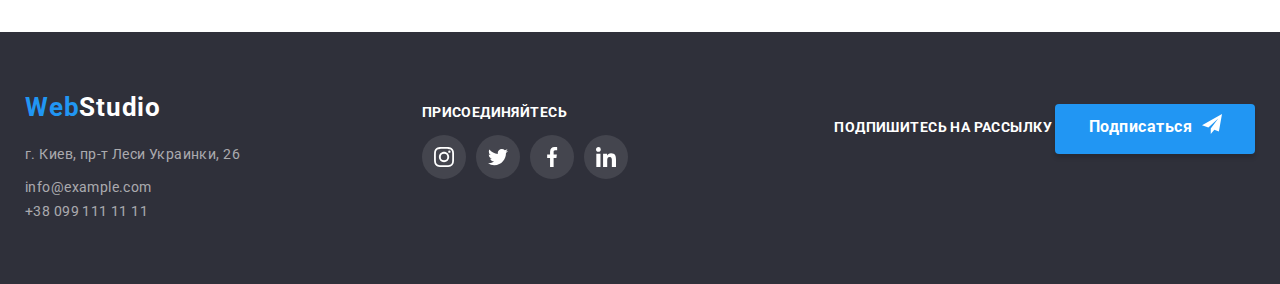
==== commit b1625b2f: "заминила кнопку футера" ====
--- a/portfolio.html
+++ b/portfolio.html
@@ -175,8 +175,11 @@
           </div>
           <div class="footer-subtitle-subtitle">
               <b class="footer-subtitle">ПОДПИШИТЕСЬ НА РАССЫЛКУ</b>
-              <button class="footer-button">Подписаться</button>
-          </div>
+              <button class="footer-button">Подписаться
+                <svg class="footer-button-icon-svg">
+                    <use href="./images/sprite.svg#icon-icon-send"></use></svg>
+            </button>
+                </div>
               </div>
     </footer>
       </body>
